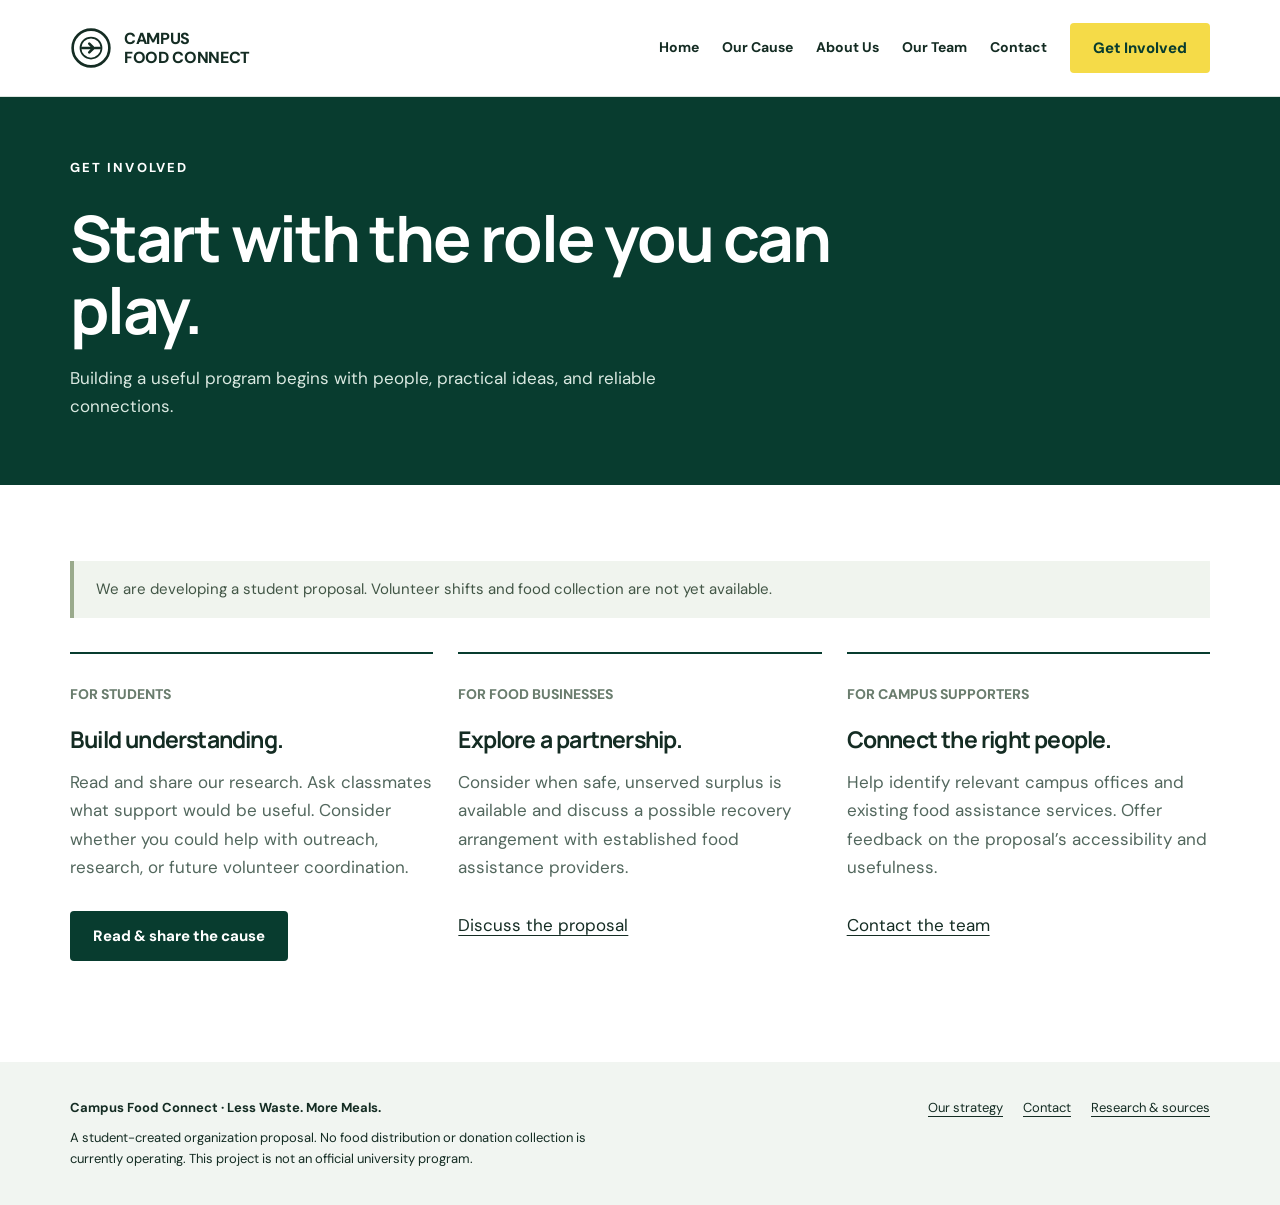
==== involved.html @ 4fa6331f "Add files via upload" ====
<!doctype html><html lang="en"><head><meta charset="utf-8"><meta name="viewport" content="width=device-width, initial-scale=1"><title>Get Involved | Campus Food Connect</title><meta name="description" content="A student proposal connecting campus food recovery with dignified access to meals. Less Waste. More Meals."><link rel="icon" href='data:image/svg+xml,%3Csvg xmlns="http://www.w3.org/2000/svg" viewBox="0 0 40 40"%3E%3Crect width="40" height="40" rx="8" fill="%23083c2f"/%3E%3Ccircle cx="20" cy="20" r="13" fill="none" stroke="%23f5db48" stroke-width="3"/%3E%3Cpath d="M12 20h16" stroke="%23f5db48" stroke-width="3"/%3E%3C/svg%3E'><link rel="stylesheet" href="style.css"></head><body><a class="skip" href="#main">Skip to content</a><header><div class="wrap nav"><a class="brand" href="index.html"><svg viewBox="0 0 48 48" fill="none" aria-hidden="true"><circle cx="24" cy="24" r="21" stroke="currentColor" stroke-width="3"/><circle cx="24" cy="24" r="12" stroke="currentColor" stroke-width="2"/><path d="M14 24h11m-3-5 5 5-5 5M34 24h-5" stroke="currentColor" stroke-width="3" stroke-linecap="round" stroke-linejoin="round"/></svg><span>CAMPUS<br>FOOD CONNECT</span></a><nav aria-label="Main navigation"><a href="index.html">Home</a><a href="cause.html">Our Cause</a><a href="about.html">About Us</a><a href="team.html">Our Team</a><a href="contact.html">Contact</a><a class="btn" href="involved.html">Get Involved</a></nav></div></header><main id="main"><section class="page-head"><div class="wrap"><div class="eyebrow">Get involved</div><h1>Start with the role you can play.</h1><p>Building a useful program begins with people, practical ideas, and reliable connections.</p></div></section><section class="section"><div class="wrap"><div class="notice">We are developing a student proposal. Volunteer shifts and food collection are not yet available.</div><div class="grid"><article class="card"><span class="num">FOR STUDENTS</span><h3>Build understanding.</h3><p>Read and share our research. Ask classmates what support would be useful. Consider whether you could help with outreach, research, or future volunteer coordination.</p><div class="actions"><a class="btn dark" href="cause.html">Read & share the cause</a></div></article><article class="card"><span class="num">FOR FOOD BUSINESSES</span><h3>Explore a partnership.</h3><p>Consider when safe, unserved surplus is available and discuss a possible recovery arrangement with established food assistance providers.</p><div class="actions"><a href="contact.html">Discuss the proposal</a></div></article><article class="card"><span class="num">FOR CAMPUS SUPPORTERS</span><h3>Connect the right people.</h3><p>Help identify relevant campus offices and existing food assistance services. Offer feedback on the proposal’s accessibility and usefulness.</p><div class="actions"><a href="contact.html">Contact the team</a></div></article></div></div></section></main><footer><div class="wrap"><div><p><strong>Campus Food Connect · Less Waste. More Meals.</strong></p><p>A student-created organization proposal. No food distribution or donation collection is currently operating. This project is not an official university program.</p></div><div class="footer-links"><a href="strategy.docx" download>Our strategy</a><a href="contact.html">Contact</a><a href="cause.html#references">Research & sources</a></div></div></footer></body></html>
---- style.css ----
@import url('https://fonts.googleapis.com/css2?family=DM+Sans:wght@400;500;600;700&family=Manrope:wght@400;500;600;700;800&display=swap');
:root{--green:#083c2f;--yellow:#f5db48;--ink:#142c23;--paper:#fff;--muted:#52675d}*{box-sizing:border-box}body{margin:0;background:var(--paper);color:var(--ink);font-family:'DM Sans',Arial,sans-serif;font-size:17px;line-height:1.65}h1,h2,h3{font-family:Manrope,Arial,sans-serif;line-height:1.12;letter-spacing:-.035em}a{color:inherit;text-underline-offset:4px}a:hover{color:#517422}button,a,input,textarea{outline-offset:5px}.skip{position:absolute;left:-1000px}.skip:focus{left:16px;top:10px;background:white;z-index:100}.wrap{max-width:1220px;margin:auto;padding:0 40px}header{border-bottom:1px solid #dce5df;background:white}.nav{display:flex;justify-content:space-between;align-items:center;gap:24px;min-height:96px}.brand{display:flex;gap:12px;align-items:center;text-decoration:none;font-size:16px;font-weight:800;line-height:1.2;letter-spacing:-.02em}.brand svg{width:42px;height:42px}nav{display:flex;gap:23px;align-items:center}nav a{font-size:14px;font-weight:700;text-decoration:none;white-space:nowrap}nav a.active{border-bottom:2px solid var(--green)}.btn{display:inline-block;background:var(--yellow);color:var(--green);border:0;border-radius:4px;padding:14px 23px;font-size:15px;font-weight:800;text-decoration:none;line-height:1.5}.btn:hover{background:#e7cc39;color:var(--green)}.btn.dark{background:var(--green);color:white}.btn.outline{background:transparent;border:1px solid currentColor;color:inherit}.hero{background:var(--green);color:white;overflow:hidden}.hero-grid{display:grid;grid-template-columns:1.05fr 1fr;min-height:610px}.hero-copy{padding:70px 46px 66px 0;align-self:center}.eyebrow{text-transform:uppercase;font-size:13px;font-weight:800;letter-spacing:.16em;margin:0 0 24px}.hero h1{font-size:clamp(48px,5.8vw,76px);margin:0 0 26px;font-weight:800}.hero h1 span{color:var(--yellow)}.hero p{max-width:440px;color:#dcece4}.actions{display:flex;flex-wrap:wrap;gap:12px;margin-top:30px}.hero-photo{position:relative;min-width:0;display:flex;align-items:stretch;margin-right:-100px}.hero-photo img{width:100%;height:100%;object-fit:cover;min-height:550px}.photo-note{position:absolute;bottom:30px;left:30px;background:var(--yellow);color:var(--green);padding:18px 25px;font-weight:800;font-size:24px;line-height:1.15;transform:rotate(-3deg)}.ribbon{background:var(--yellow);padding:18px 0;font-size:14px;font-weight:800}.ribbon .wrap{display:flex;justify-content:space-between;gap:20px}.section{padding:76px 0}.section h2{font-size:40px;margin:0 0 20px}.intro{display:grid;grid-template-columns:1fr 1fr;gap:80px}.intro p{margin-top:0;color:var(--muted)}.kicker{font-size:13px;letter-spacing:.15em;font-weight:800;text-transform:uppercase;color:#527039}.grid{display:grid;grid-template-columns:repeat(3,1fr);gap:25px;margin-top:34px}.card{border-top:2px solid var(--green);padding:25px 0}.card .num{font-size:14px;font-weight:800;color:#6a7d6e}.card h3{font-size:23px;margin:20px 0 16px}.card p{color:var(--muted);margin:0}.light{background:#f1f5f1}.cta{background:var(--green);color:white;padding:54px 0}.cta .wrap{display:flex;align-items:center;justify-content:space-between;gap:25px}.cta h2{font-size:36px;margin:0 0 10px}.cta p{margin:0;color:#dbe9e1}.page-head{padding:60px 0 48px;background:var(--green);color:white}.page-head h1{font-size:clamp(40px,5vw,64px);max-width:800px;margin:12px 0 18px}.page-head p{color:#dae9e1;max-width:650px}.article{max-width:790px;margin:auto;padding:52px 30px 70px}.article p{margin:0 0 25px}.article h2{font-size:30px;margin-top:45px}.refs p{font-size:15px;margin-left:24px;text-indent:-24px;overflow-wrap:anywhere}.notice{border-left:4px solid #9aaa8c;padding:16px 22px;background:#f0f4ee;font-size:15px;color:#425646}.team-grid{display:grid;grid-template-columns:repeat(3,1fr);gap:35px}.person{border-bottom:1px solid #d8e2da;padding-bottom:24px}.portrait{aspect-ratio:4/3;background:#e8eee9;display:flex;align-items:center;justify-content:center;font-size:56px;font-family:Manrope;font-weight:800;color:var(--green)}.portrait span{border:2px solid #adc0af;border-radius:50%;height:110px;width:110px;display:flex;align-items:center;justify-content:center}.person h2{font-size:22px;margin:22px 0 8px}.person p{font-size:15px;color:var(--muted);margin:0}.small{font-size:13px;color:var(--muted)}footer{padding:35px 0 28px;background:#f1f5f1;font-size:13px}footer .wrap{display:flex;justify-content:space-between;gap:28px}footer p{max-width:530px;margin:0 0 8px}.footer-links{display:flex;gap:20px;flex-wrap:wrap}.statement{font-size:28px;line-height:1.5;font-weight:600;letter-spacing:-.02em}.checklist{padding-left:22px}.checklist li{margin-bottom:15px}.contact-box{padding:30px;border:1px solid #b8c8bd;margin-top:30px}.menu-label{display:none}@media(max-width:950px){.wrap{padding:0 24px}.nav{flex-wrap:wrap;padding-top:20px;padding-bottom:18px;gap:20px}nav{width:100%;flex-wrap:wrap;gap:18px}.hero-grid{min-height:0}.hero-copy{padding:48px 20px 45px 0}.hero h1{font-size:54px}.hero-photo{margin-right:-24px}.intro{gap:35px}.team-grid{grid-template-columns:repeat(2,1fr)}}@media(max-width:650px){.hero-grid,.intro{grid-template-columns:1fr}.hero-copy{padding:48px 0}.hero h1{font-size:48px}.hero-photo{height:330px;margin:0 -24px}.hero-photo img{min-height:330px}.hero p{font-size:17px}.ribbon .wrap{flex-direction:column;gap:5px}.section{padding:48px 0}.section h2{font-size:32px}.grid,.team-grid{grid-template-columns:1fr}.grid{gap:14px}.cta .wrap,footer .wrap{align-items:flex-start;flex-direction:column}.page-head{padding:42px 0}.page-head h1{font-size:42px}.article{padding:35px 24px 50px}.statement{font-size:23px}nav a{font-size:13px}nav{gap:15px}.portrait{aspect-ratio:16/9}.hero-photo .photo-note{font-size:21px}}

.portrait img{width:100%;height:100%;display:block;object-fit:cover}
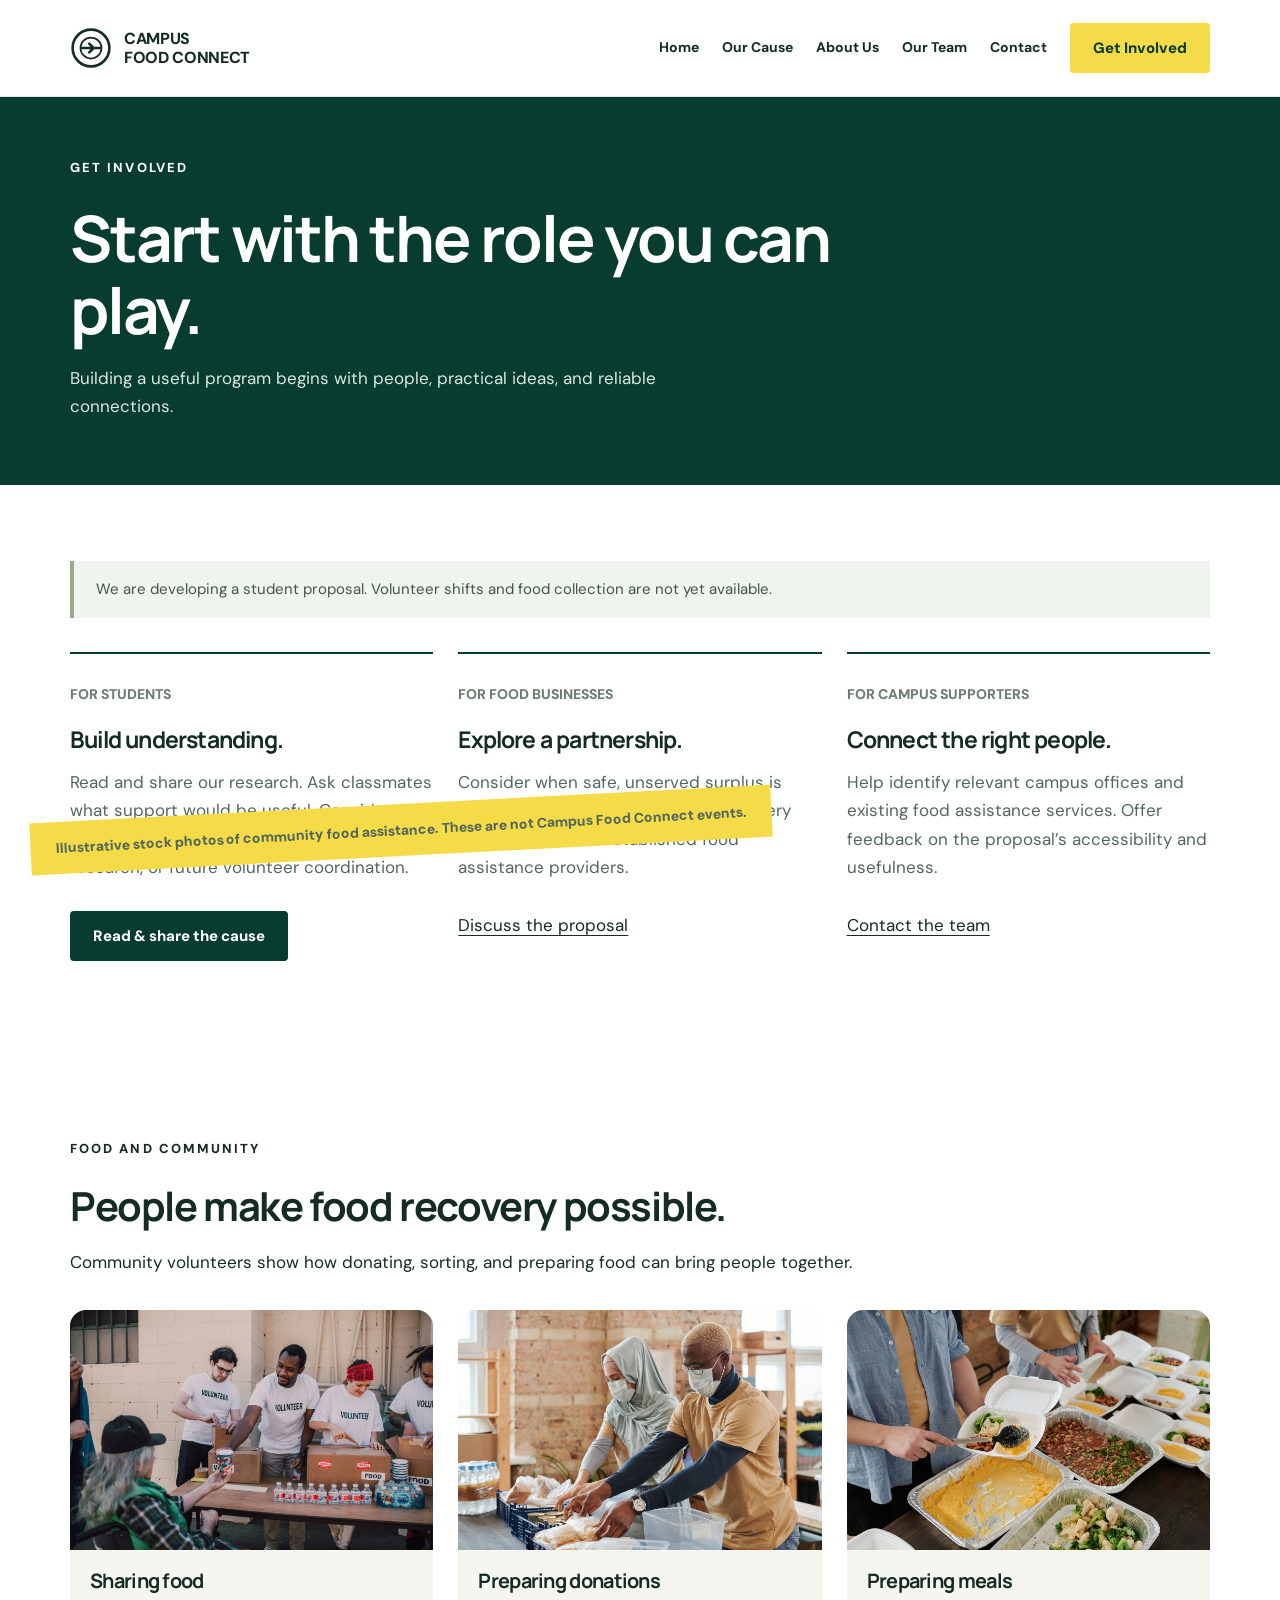
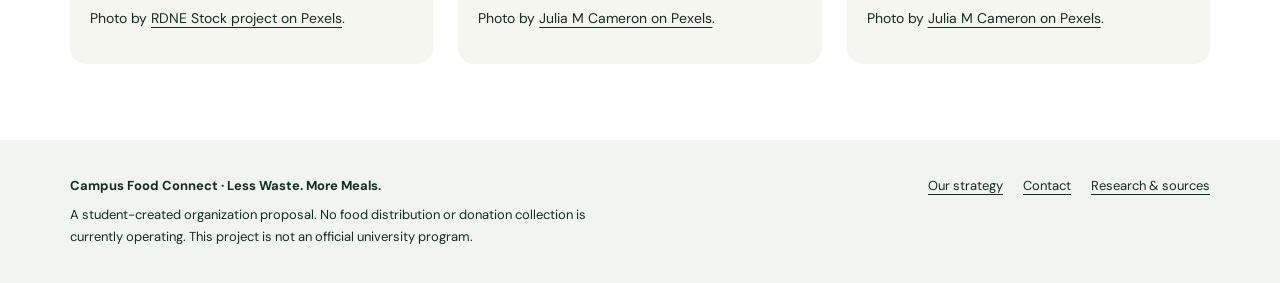
==== commit 0bf19f56: "Add files via upload" ====
--- a/involved.html
+++ b/involved.html
@@ -1 +1 @@
-<!doctype html><html lang="en"><head><meta charset="utf-8"><meta name="viewport" content="width=device-width, initial-scale=1"><title>Get Involved | Campus Food Connect</title><meta name="description" content="A student proposal connecting campus food recovery with dignified access to meals. Less Waste. More Meals."><link rel="icon" href='data:image/svg+xml,%3Csvg xmlns="http://www.w3.org/2000/svg" viewBox="0 0 40 40"%3E%3Crect width="40" height="40" rx="8" fill="%23083c2f"/%3E%3Ccircle cx="20" cy="20" r="13" fill="none" stroke="%23f5db48" stroke-width="3"/%3E%3Cpath d="M12 20h16" stroke="%23f5db48" stroke-width="3"/%3E%3C/svg%3E'><link rel="stylesheet" href="style.css"></head><body><a class="skip" href="#main">Skip to content</a><header><div class="wrap nav"><a class="brand" href="index.html"><svg viewBox="0 0 48 48" fill="none" aria-hidden="true"><circle cx="24" cy="24" r="21" stroke="currentColor" stroke-width="3"/><circle cx="24" cy="24" r="12" stroke="currentColor" stroke-width="2"/><path d="M14 24h11m-3-5 5 5-5 5M34 24h-5" stroke="currentColor" stroke-width="3" stroke-linecap="round" stroke-linejoin="round"/></svg><span>CAMPUS<br>FOOD CONNECT</span></a><nav aria-label="Main navigation"><a href="index.html">Home</a><a href="cause.html">Our Cause</a><a href="about.html">About Us</a><a href="team.html">Our Team</a><a href="contact.html">Contact</a><a class="btn" href="involved.html">Get Involved</a></nav></div></header><main id="main"><section class="page-head"><div class="wrap"><div class="eyebrow">Get involved</div><h1>Start with the role you can play.</h1><p>Building a useful program begins with people, practical ideas, and reliable connections.</p></div></section><section class="section"><div class="wrap"><div class="notice">We are developing a student proposal. Volunteer shifts and food collection are not yet available.</div><div class="grid"><article class="card"><span class="num">FOR STUDENTS</span><h3>Build understanding.</h3><p>Read and share our research. Ask classmates what support would be useful. Consider whether you could help with outreach, research, or future volunteer coordination.</p><div class="actions"><a class="btn dark" href="cause.html">Read & share the cause</a></div></article><article class="card"><span class="num">FOR FOOD BUSINESSES</span><h3>Explore a partnership.</h3><p>Consider when safe, unserved surplus is available and discuss a possible recovery arrangement with established food assistance providers.</p><div class="actions"><a href="contact.html">Discuss the proposal</a></div></article><article class="card"><span class="num">FOR CAMPUS SUPPORTERS</span><h3>Connect the right people.</h3><p>Help identify relevant campus offices and existing food assistance services. Offer feedback on the proposal’s accessibility and usefulness.</p><div class="actions"><a href="contact.html">Contact the team</a></div></article></div></div></section></main><footer><div class="wrap"><div><p><strong>Campus Food Connect · Less Waste. More Meals.</strong></p><p>A student-created organization proposal. No food distribution or donation collection is currently operating. This project is not an official university program.</p></div><div class="footer-links"><a href="strategy.docx" download>Our strategy</a><a href="contact.html">Contact</a><a href="cause.html#references">Research & sources</a></div></div></footer></body></html>+<!doctype html><html lang="en"><head><meta charset="utf-8"><meta name="viewport" content="width=device-width, initial-scale=1"><title>Get Involved | Campus Food Connect</title><meta name="description" content="A student proposal connecting campus food recovery with dignified access to meals. Less Waste. More Meals."><link rel="icon" href='data:image/svg+xml,%3Csvg xmlns="http://www.w3.org/2000/svg" viewBox="0 0 40 40"%3E%3Crect width="40" height="40" rx="8" fill="%23083c2f"/%3E%3Ccircle cx="20" cy="20" r="13" fill="none" stroke="%23f5db48" stroke-width="3"/%3E%3Cpath d="M12 20h16" stroke="%23f5db48" stroke-width="3"/%3E%3C/svg%3E'><link rel="stylesheet" href="style.css"></head><body><a class="skip" href="#main">Skip to content</a><header><div class="wrap nav"><a class="brand" href="index.html"><svg viewBox="0 0 48 48" fill="none" aria-hidden="true"><circle cx="24" cy="24" r="21" stroke="currentColor" stroke-width="3"/><circle cx="24" cy="24" r="12" stroke="currentColor" stroke-width="2"/><path d="M14 24h11m-3-5 5 5-5 5M34 24h-5" stroke="currentColor" stroke-width="3" stroke-linecap="round" stroke-linejoin="round"/></svg><span>CAMPUS<br>FOOD CONNECT</span></a><nav aria-label="Main navigation"><a href="index.html">Home</a><a href="cause.html">Our Cause</a><a href="about.html">About Us</a><a href="team.html">Our Team</a><a href="contact.html">Contact</a><a class="btn" href="involved.html">Get Involved</a></nav></div></header><main id="main"><section class="page-head"><div class="wrap"><div class="eyebrow">Get involved</div><h1>Start with the role you can play.</h1><p>Building a useful program begins with people, practical ideas, and reliable connections.</p></div></section><section class="section"><div class="wrap"><div class="notice">We are developing a student proposal. Volunteer shifts and food collection are not yet available.</div><div class="grid"><article class="card"><span class="num">FOR STUDENTS</span><h3>Build understanding.</h3><p>Read and share our research. Ask classmates what support would be useful. Consider whether you could help with outreach, research, or future volunteer coordination.</p><div class="actions"><a class="btn dark" href="cause.html">Read & share the cause</a></div></article><article class="card"><span class="num">FOR FOOD BUSINESSES</span><h3>Explore a partnership.</h3><p>Consider when safe, unserved surplus is available and discuss a possible recovery arrangement with established food assistance providers.</p><div class="actions"><a href="contact.html">Discuss the proposal</a></div></article><article class="card"><span class="num">FOR CAMPUS SUPPORTERS</span><h3>Connect the right people.</h3><p>Help identify relevant campus offices and existing food assistance services. Offer feedback on the proposal’s accessibility and usefulness.</p><div class="actions"><a href="contact.html">Contact the team</a></div></article></div></div></section><section class="section donation-gallery"><div class="wrap"><div class="eyebrow">Food and community</div><h2>People make food recovery possible.</h2><p>Community volunteers show how donating, sorting, and preparing food can bring people together.</p><div class="grid"><figure class="donation-photo"><img src="donating-food.jpg" alt="Volunteers distributing donated food at a community event" loading="lazy" width="1400" height="933"><figcaption><h3>Sharing food</h3><p>Photo by <a href="https://www.pexels.com/photo/volunteers-giving-donations-6646923/" target="_blank" rel="noopener">RDNE Stock project on Pexels</a>.</p></figcaption></figure><figure class="donation-photo"><img src="packing-donations.jpg" alt="Volunteers sorting and packing donated supplies" loading="lazy" width="1400" height="933"><figcaption><h3>Preparing donations</h3><p>Photo by <a href="https://www.pexels.com/photo/volunteers-preparing-donations-6995212/" target="_blank" rel="noopener">Julia M Cameron on Pexels</a>.</p></figcaption></figure><figure class="donation-photo"><img src="preparing-meals.jpg" alt="Volunteers portioning food into takeaway meal containers" loading="lazy" width="1400" height="933"><figcaption><h3>Preparing meals</h3><p>Photo by <a href="https://www.pexels.com/photo/people-preparing-food-packs-6995247/" target="_blank" rel="noopener">Julia M Cameron on Pexels</a>.</p></figcaption></figure></div><p class="photo-note">Illustrative stock photos of community food assistance. These are not Campus Food Connect events.</p></div></section></main><footer><div class="wrap"><div><p><strong>Campus Food Connect · Less Waste. More Meals.</strong></p><p>A student-created organization proposal. No food distribution or donation collection is currently operating. This project is not an official university program.</p></div><div class="footer-links"><a href="strategy.docx" download>Our strategy</a><a href="contact.html">Contact</a><a href="cause.html#references">Research & sources</a></div></div></footer></body></html>
--- a/style.css
+++ b/style.css
@@ -2,3 +2,5 @@
 :root{--green:#083c2f;--yellow:#f5db48;--ink:#142c23;--paper:#fff;--muted:#52675d}*{box-sizing:border-box}body{margin:0;background:var(--paper);color:var(--ink);font-family:'DM Sans',Arial,sans-serif;font-size:17px;line-height:1.65}h1,h2,h3{font-family:Manrope,Arial,sans-serif;line-height:1.12;letter-spacing:-.035em}a{color:inherit;text-underline-offset:4px}a:hover{color:#517422}button,a,input,textarea{outline-offset:5px}.skip{position:absolute;left:-1000px}.skip:focus{left:16px;top:10px;background:white;z-index:100}.wrap{max-width:1220px;margin:auto;padding:0 40px}header{border-bottom:1px solid #dce5df;background:white}.nav{display:flex;justify-content:space-between;align-items:center;gap:24px;min-height:96px}.brand{display:flex;gap:12px;align-items:center;text-decoration:none;font-size:16px;font-weight:800;line-height:1.2;letter-spacing:-.02em}.brand svg{width:42px;height:42px}nav{display:flex;gap:23px;align-items:center}nav a{font-size:14px;font-weight:700;text-decoration:none;white-space:nowrap}nav a.active{border-bottom:2px solid var(--green)}.btn{display:inline-block;background:var(--yellow);color:var(--green);border:0;border-radius:4px;padding:14px 23px;font-size:15px;font-weight:800;text-decoration:none;line-height:1.5}.btn:hover{background:#e7cc39;color:var(--green)}.btn.dark{background:var(--green);color:white}.btn.outline{background:transparent;border:1px solid currentColor;color:inherit}.hero{background:var(--green);color:white;overflow:hidden}.hero-grid{display:grid;grid-template-columns:1.05fr 1fr;min-height:610px}.hero-copy{padding:70px 46px 66px 0;align-self:center}.eyebrow{text-transform:uppercase;font-size:13px;font-weight:800;letter-spacing:.16em;margin:0 0 24px}.hero h1{font-size:clamp(48px,5.8vw,76px);margin:0 0 26px;font-weight:800}.hero h1 span{color:var(--yellow)}.hero p{max-width:440px;color:#dcece4}.actions{display:flex;flex-wrap:wrap;gap:12px;margin-top:30px}.hero-photo{position:relative;min-width:0;display:flex;align-items:stretch;margin-right:-100px}.hero-photo img{width:100%;height:100%;object-fit:cover;min-height:550px}.photo-note{position:absolute;bottom:30px;left:30px;background:var(--yellow);color:var(--green);padding:18px 25px;font-weight:800;font-size:24px;line-height:1.15;transform:rotate(-3deg)}.ribbon{background:var(--yellow);padding:18px 0;font-size:14px;font-weight:800}.ribbon .wrap{display:flex;justify-content:space-between;gap:20px}.section{padding:76px 0}.section h2{font-size:40px;margin:0 0 20px}.intro{display:grid;grid-template-columns:1fr 1fr;gap:80px}.intro p{margin-top:0;color:var(--muted)}.kicker{font-size:13px;letter-spacing:.15em;font-weight:800;text-transform:uppercase;color:#527039}.grid{display:grid;grid-template-columns:repeat(3,1fr);gap:25px;margin-top:34px}.card{border-top:2px solid var(--green);padding:25px 0}.card .num{font-size:14px;font-weight:800;color:#6a7d6e}.card h3{font-size:23px;margin:20px 0 16px}.card p{color:var(--muted);margin:0}.light{background:#f1f5f1}.cta{background:var(--green);color:white;padding:54px 0}.cta .wrap{display:flex;align-items:center;justify-content:space-between;gap:25px}.cta h2{font-size:36px;margin:0 0 10px}.cta p{margin:0;color:#dbe9e1}.page-head{padding:60px 0 48px;background:var(--green);color:white}.page-head h1{font-size:clamp(40px,5vw,64px);max-width:800px;margin:12px 0 18px}.page-head p{color:#dae9e1;max-width:650px}.article{max-width:790px;margin:auto;padding:52px 30px 70px}.article p{margin:0 0 25px}.article h2{font-size:30px;margin-top:45px}.refs p{font-size:15px;margin-left:24px;text-indent:-24px;overflow-wrap:anywhere}.notice{border-left:4px solid #9aaa8c;padding:16px 22px;background:#f0f4ee;font-size:15px;color:#425646}.team-grid{display:grid;grid-template-columns:repeat(3,1fr);gap:35px}.person{border-bottom:1px solid #d8e2da;padding-bottom:24px}.portrait{aspect-ratio:4/3;background:#e8eee9;display:flex;align-items:center;justify-content:center;font-size:56px;font-family:Manrope;font-weight:800;color:var(--green)}.portrait span{border:2px solid #adc0af;border-radius:50%;height:110px;width:110px;display:flex;align-items:center;justify-content:center}.person h2{font-size:22px;margin:22px 0 8px}.person p{font-size:15px;color:var(--muted);margin:0}.small{font-size:13px;color:var(--muted)}footer{padding:35px 0 28px;background:#f1f5f1;font-size:13px}footer .wrap{display:flex;justify-content:space-between;gap:28px}footer p{max-width:530px;margin:0 0 8px}.footer-links{display:flex;gap:20px;flex-wrap:wrap}.statement{font-size:28px;line-height:1.5;font-weight:600;letter-spacing:-.02em}.checklist{padding-left:22px}.checklist li{margin-bottom:15px}.contact-box{padding:30px;border:1px solid #b8c8bd;margin-top:30px}.menu-label{display:none}@media(max-width:950px){.wrap{padding:0 24px}.nav{flex-wrap:wrap;padding-top:20px;padding-bottom:18px;gap:20px}nav{width:100%;flex-wrap:wrap;gap:18px}.hero-grid{min-height:0}.hero-copy{padding:48px 20px 45px 0}.hero h1{font-size:54px}.hero-photo{margin-right:-24px}.intro{gap:35px}.team-grid{grid-template-columns:repeat(2,1fr)}}@media(max-width:650px){.hero-grid,.intro{grid-template-columns:1fr}.hero-copy{padding:48px 0}.hero h1{font-size:48px}.hero-photo{height:330px;margin:0 -24px}.hero-photo img{min-height:330px}.hero p{font-size:17px}.ribbon .wrap{flex-direction:column;gap:5px}.section{padding:48px 0}.section h2{font-size:32px}.grid,.team-grid{grid-template-columns:1fr}.grid{gap:14px}.cta .wrap,footer .wrap{align-items:flex-start;flex-direction:column}.page-head{padding:42px 0}.page-head h1{font-size:42px}.article{padding:35px 24px 50px}.statement{font-size:23px}nav a{font-size:13px}nav{gap:15px}.portrait{aspect-ratio:16/9}.hero-photo .photo-note{font-size:21px}}
 
 .portrait img{width:100%;height:100%;display:block;object-fit:cover}
+
+.donation-photo{margin:0;overflow:hidden;border-radius:16px;background:#f4f6ef}.donation-photo img{display:block;width:100%;height:240px;object-fit:cover}.donation-photo figcaption{padding:20px}.donation-photo figcaption h3{margin:0 0 10px}.donation-photo figcaption p,.photo-note{font-size:14px}.photo-note{margin-top:22px;color:#52665c}
